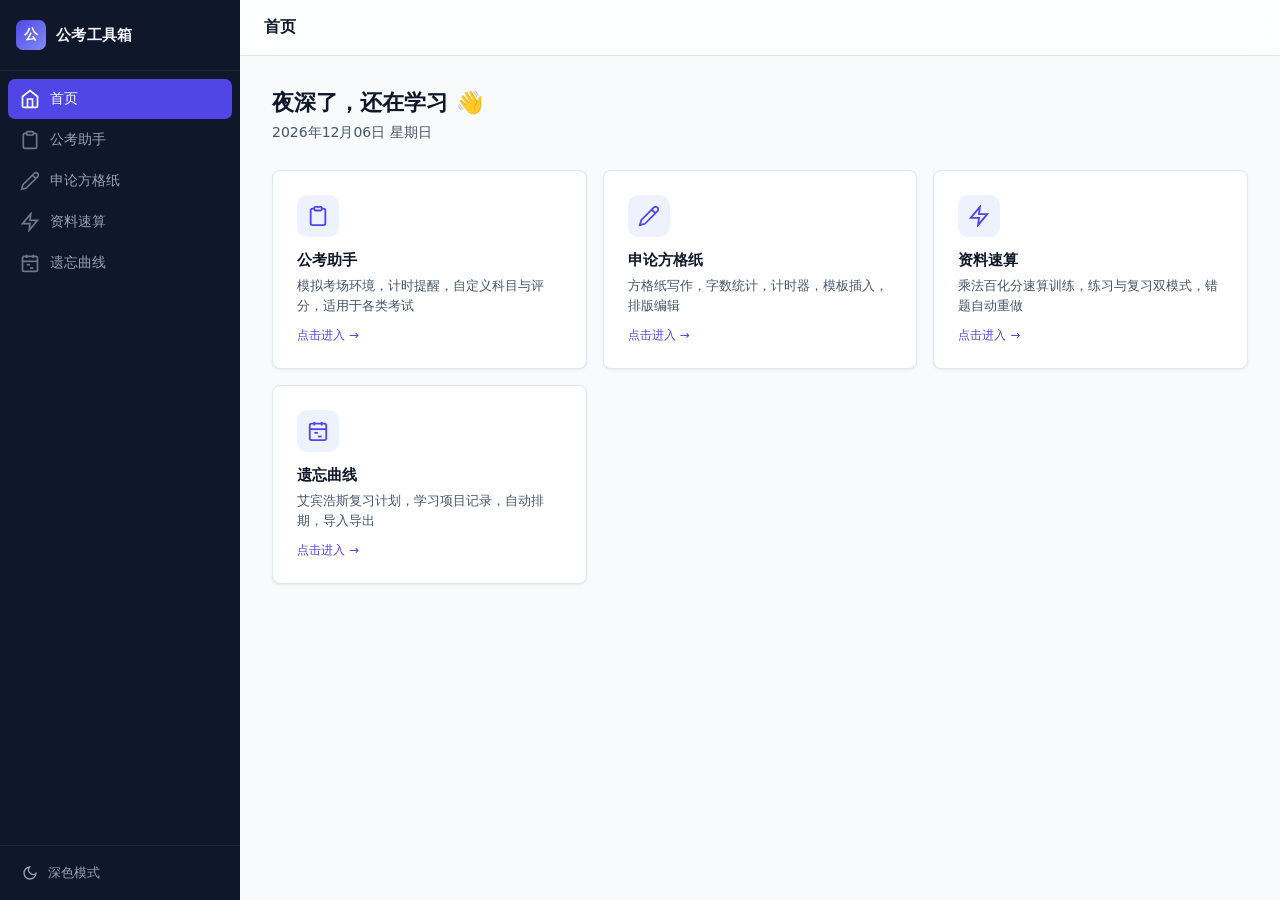
==== index.html @ 1bc3e751 "refactor: 重构目录结构，所有工具统一收至 tools/，统一名称为公考助手" ====
﻿<!DOCTYPE html>
<html lang="zh-CN">
<head>
<meta charset="UTF-8">
<meta http-equiv="refresh" content="0;url=tools/公考工具箱/index.html">
<title>公考工具箱</title>
</head>
<body>
<p>正在跳转至 <a href="tools/公考工具箱/index.html">公考工具箱</a>...</p>
</body>
</html>
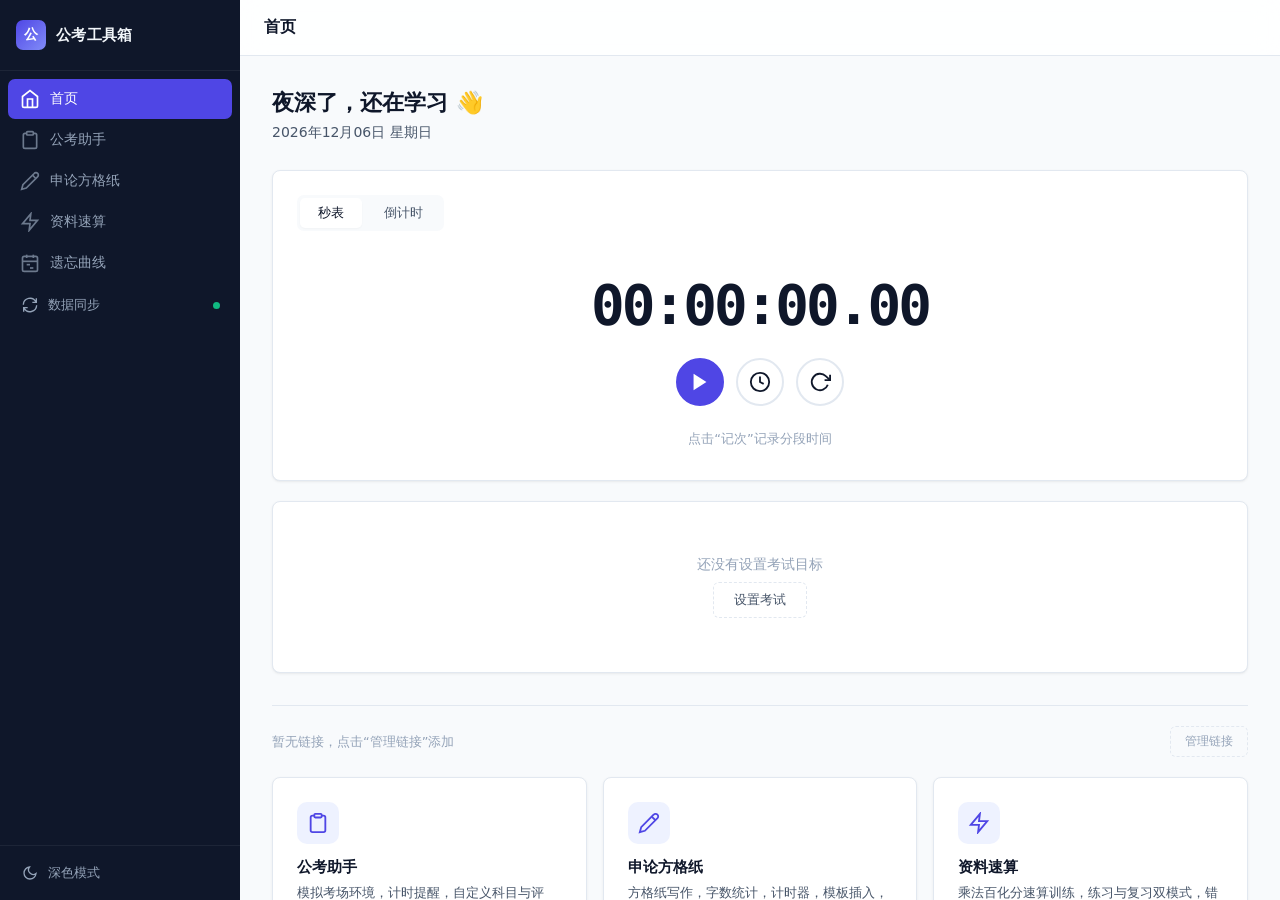
==== commit d5bffbb6: "Add files via upload" ====
--- a/index.html
+++ b/index.html
@@ -1,11 +1,11 @@
-﻿<!DOCTYPE html>
-<html lang="zh-CN">
-<head>
-<meta charset="UTF-8">
-<meta http-equiv="refresh" content="0;url=tools/公考工具箱/index.html">
-<title>公考工具箱</title>
-</head>
-<body>
-<p>正在跳转至 <a href="tools/公考工具箱/index.html">公考工具箱</a>...</p>
-</body>
-</html>
+﻿<!DOCTYPE html>
+<html lang="zh-CN">
+<head>
+<meta charset="UTF-8">
+<meta http-equiv="refresh" content="0;url=tools/公考工具箱/index.html">
+<title>公考工具箱</title>
+</head>
+<body>
+<p>正在跳转至 <a href="tools/公考工具箱/index.html">公考工具箱</a>...</p>
+</body>
+</html>
